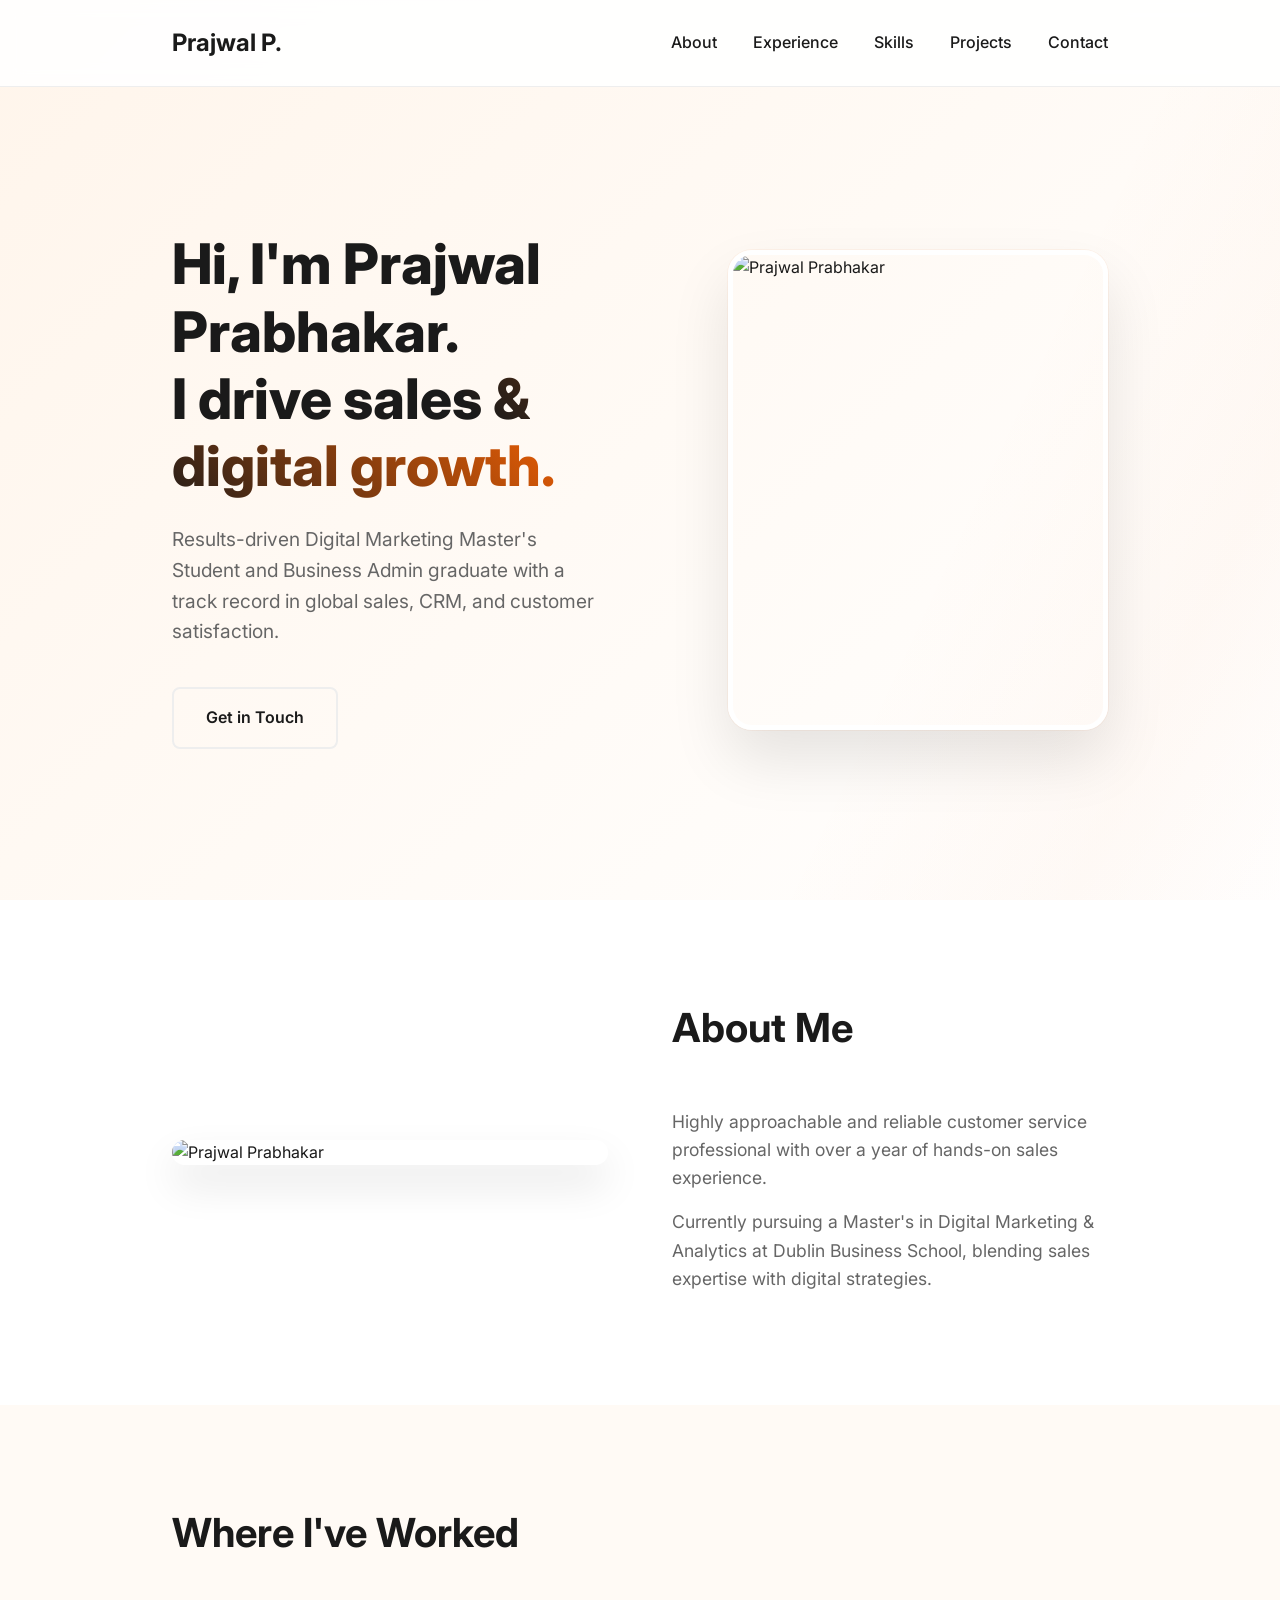
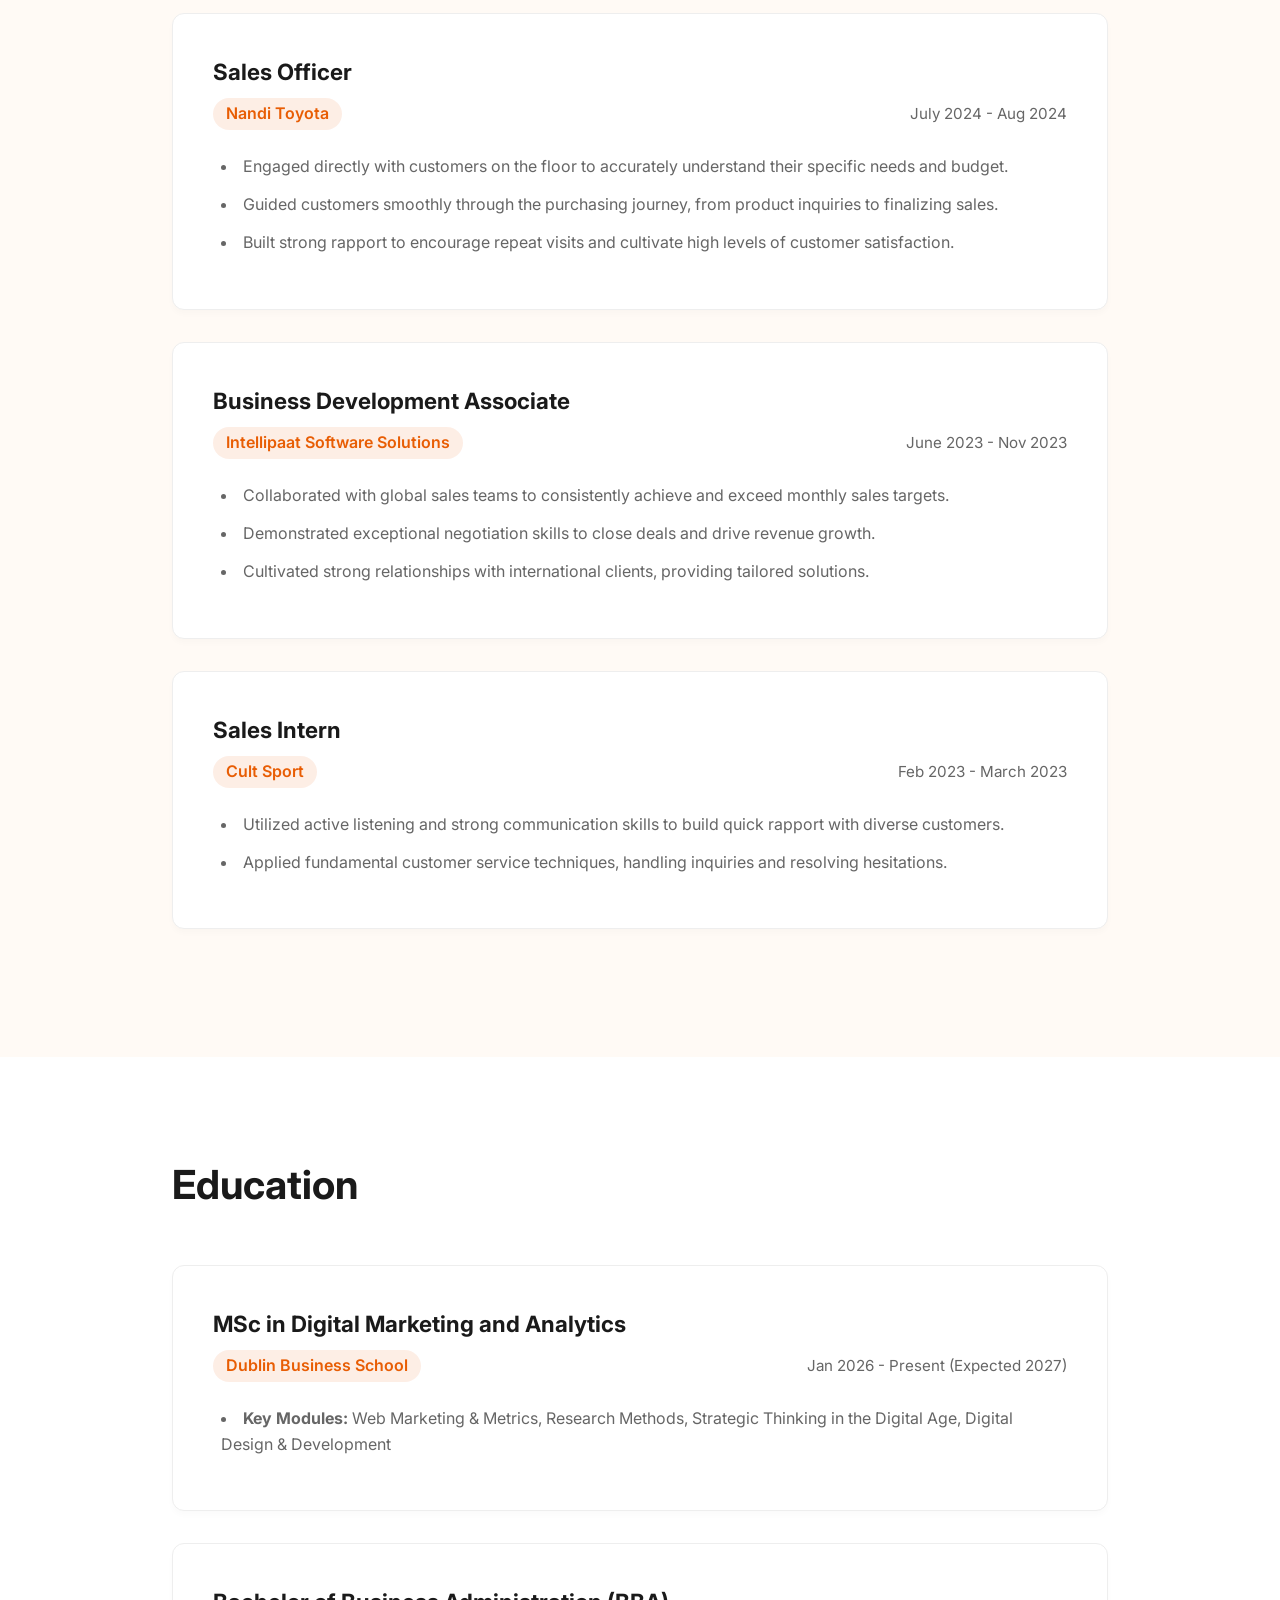
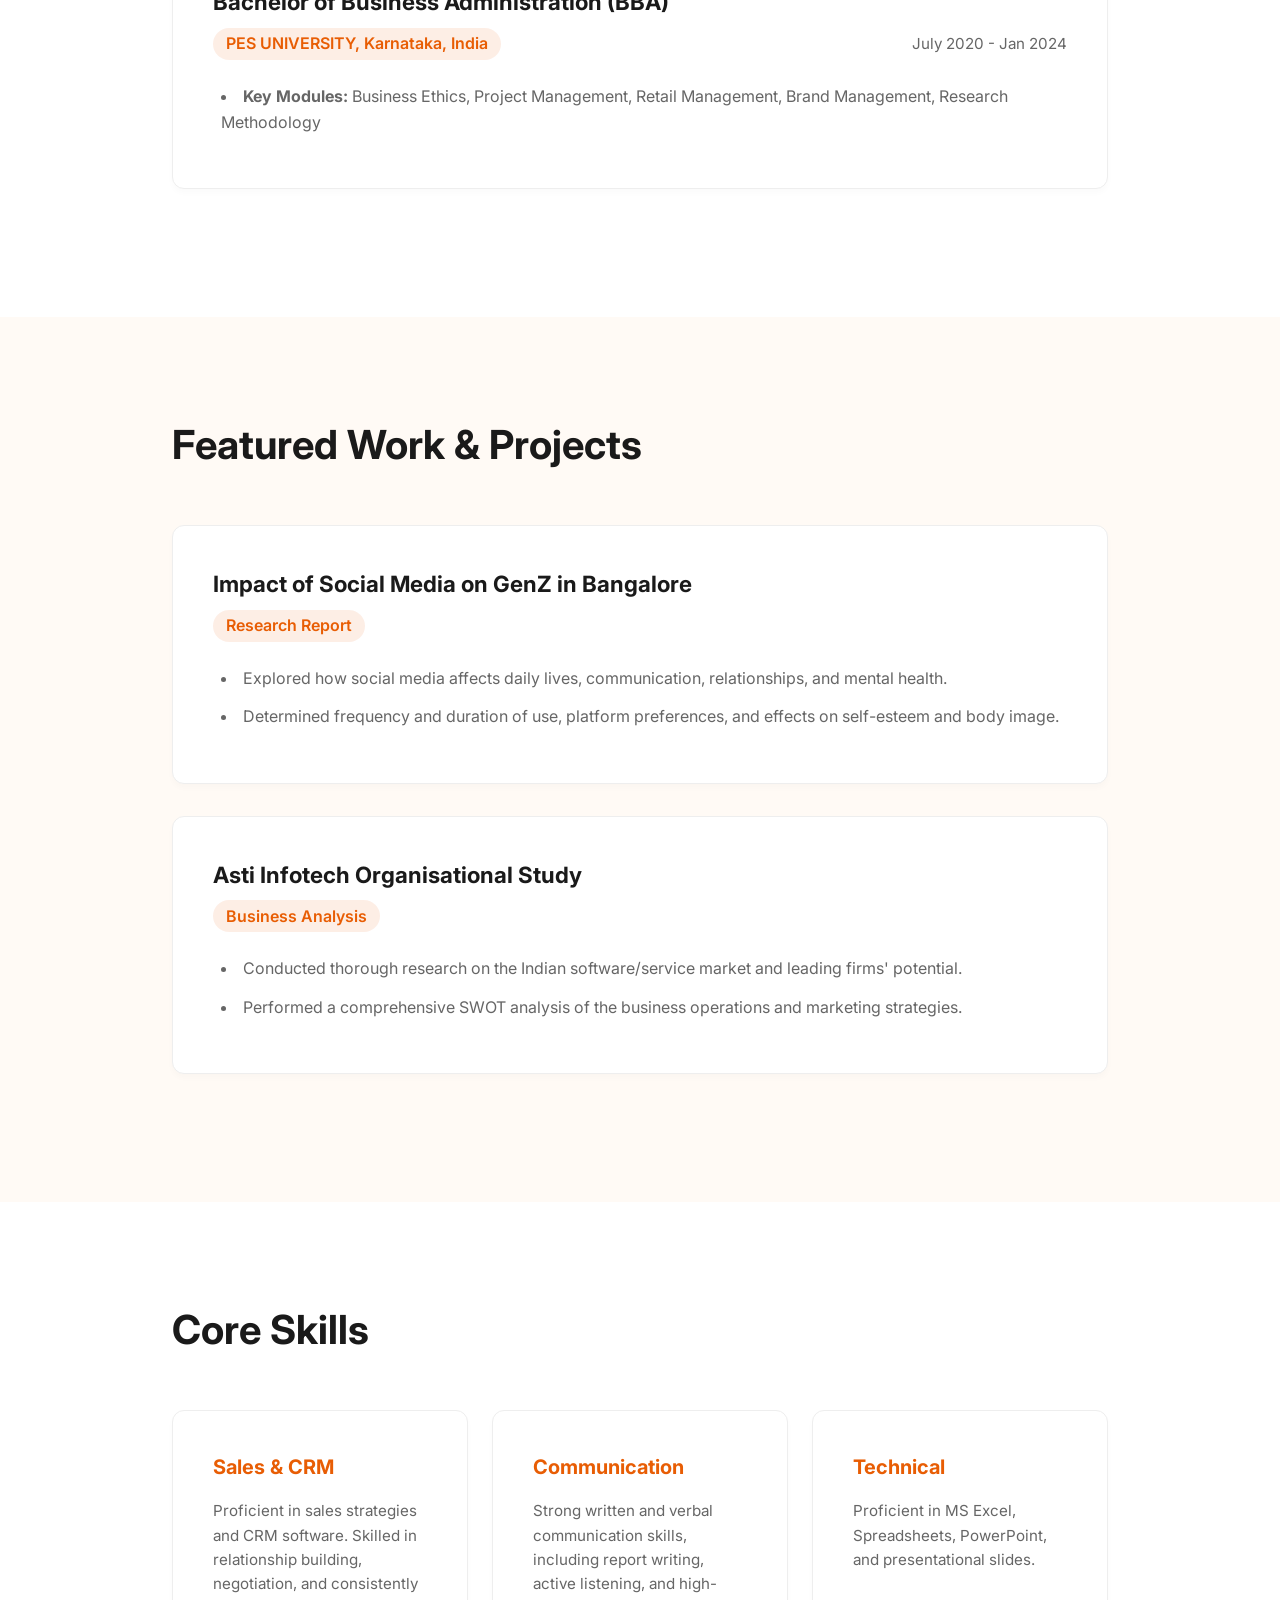
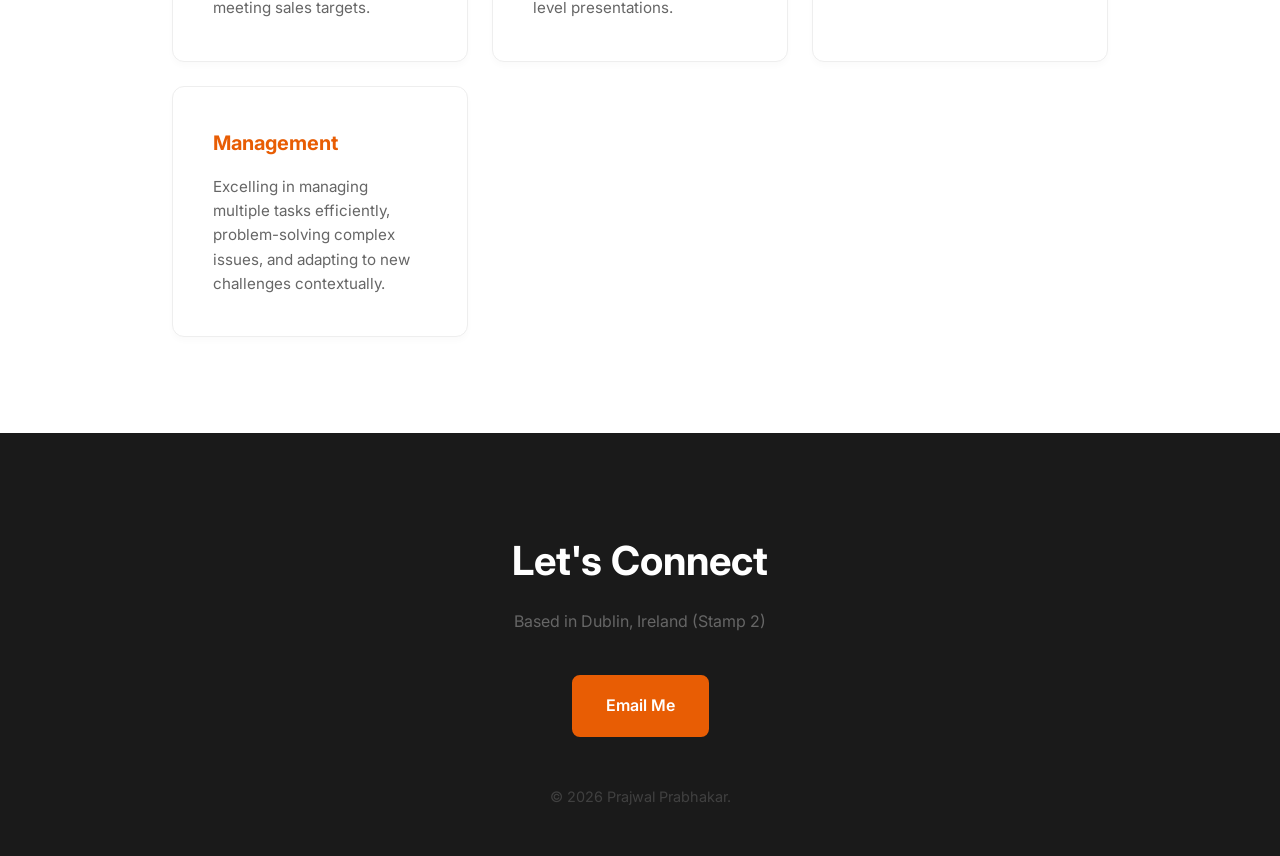
==== index.html @ a2ab3f9f "Add files via upload" ====
<!DOCTYPE html>
<html lang="en">

<head>
    <meta charset="UTF-8">
    <meta name="viewport" content="width=device-width, initial-scale=1.0">
    <title>Prajwal Prabhakar | Digital Marketing & Sales</title>
    <link rel="stylesheet" href="styles.css">
    <link rel="preconnect" href="https://fonts.googleapis.com">
    <link rel="preconnect" href="https://fonts.gstatic.com" crossorigin>
    <link href="https://fonts.googleapis.com/css2?family=Inter:wght@400;500;600;700;800&display=swap" rel="stylesheet">
</head>

<body>
    <nav class="navbar">
        <div class="nav-container">
            <a href="#" class="logo">Prajwal P.</a>
            <div class="nav-links">
                <a href="#about">About</a>
                <a href="#experience">Experience</a>
                <a href="#skills">Skills</a>
                <a href="#projects">Projects</a>
                <a href="#contact">Contact</a>
            </div>
        </div>
    </nav>

    <header class="hero">
        <div class="container hero-container">
            <div class="hero-content">
                <h1>Hi, I'm Prajwal Prabhakar.<br><span class="highlight">I drive sales & digital growth.</span></h1>
                <p>Results-driven Digital Marketing Master's Student and Business Admin graduate with a track record in global sales, CRM, and customer satisfaction.</p>
                <div class="hero-buttons">
                    <a href="#contact" class="btn secondary">Get in Touch</a>
                </div>
            </div>
            <div class="hero-image">
                <img src="assets/profile_hero.jpg" alt="Prajwal Prabhakar">
            </div>
        </div>
    </header>

    <section id="about" class="section">
        <div class="container about-container">
            <div class="about-image">
                <img src="assets/profile_about.jpg" alt="Prajwal Prabhakar">
            </div>
            <div class="about-text">
                <h2>About Me</h2>
                <p>Highly approachable and reliable customer service professional with over a year of hands-on sales experience.</p>
                <p>Currently pursuing a Master's in Digital Marketing & Analytics at Dublin Business School, blending sales expertise with digital strategies.</p>
            </div>
        </div>
    </section>

    <section id="experience" class="section bg-light">
        <div class="container">
            <h2>Where I've Worked</h2>
            <div class="timeline">
                <div class="experience-card">
                    <div class="experience-header">
                        <h3>Sales Officer</h3>
                        <span class="company">Nandi Toyota</span>
                        <span class="duration">July 2024 - Aug 2024</span>
                    </div>
                    <ul class="experience-details">
                        <li>Engaged directly with customers on the floor to accurately understand their specific needs and budget.</li>
                        <li>Guided customers smoothly through the purchasing journey, from product inquiries to finalizing sales.</li>
                        <li>Built strong rapport to encourage repeat visits and cultivate high levels of customer satisfaction.</li>
                    </ul>
                </div>

                <div class="experience-card">
                    <div class="experience-header">
                        <h3>Business Development Associate</h3>
                        <span class="company">Intellipaat Software Solutions</span>
                        <span class="duration">June 2023 - Nov 2023</span>
                    </div>
                    <ul class="experience-details">
                        <li>Collaborated with global sales teams to consistently achieve and exceed monthly sales targets.</li>
                        <li>Demonstrated exceptional negotiation skills to close deals and drive revenue growth.</li>
                        <li>Cultivated strong relationships with international clients, providing tailored solutions.</li>
                    </ul>
                </div>

                <div class="experience-card">
                    <div class="experience-header">
                        <h3>Sales Intern</h3>
                        <span class="company">Cult Sport</span>
                        <span class="duration">Feb 2023 - March 2023</span>
                    </div>
                    <ul class="experience-details">
                        <li>Utilized active listening and strong communication skills to build quick rapport with diverse customers.</li>
                        <li>Applied fundamental customer service techniques, handling inquiries and resolving hesitations.</li>
                    </ul>
                </div>
            </div>
        </div>
    </section>

    <!-- Education Section -->
    <section id="education" class="section">
        <div class="container">
            <h2>Education</h2>
            <div class="timeline">
                <div class="experience-card">
                    <div class="experience-header">
                        <h3>MSc in Digital Marketing and Analytics</h3>
                        <span class="company">Dublin Business School</span>
                        <span class="duration">Jan 2026 - Present (Expected 2027)</span>
                    </div>
                    <ul class="experience-details">
                        <li><strong>Key Modules:</strong> Web Marketing & Metrics, Research Methods, Strategic Thinking in the Digital Age, Digital Design & Development</li>
                    </ul>
                </div>

                <div class="experience-card">
                    <div class="experience-header">
                        <h3>Bachelor of Business Administration (BBA)</h3>
                        <span class="company">PES UNIVERSITY, Karnataka, India</span>
                        <span class="duration">July 2020 - Jan 2024</span>
                    </div>
                    <ul class="experience-details">
                        <li><strong>Key Modules:</strong> Business Ethics, Project Management, Retail Management, Brand Management, Research Methodology</li>
                    </ul>
                </div>
            </div>
        </div>
    </section>

    <!-- Projects Section -->
    <section id="projects" class="section bg-light">
        <div class="container">
            <h2>Featured Work & Projects</h2>
            <div class="timeline">
                <div class="experience-card">
                    <div class="experience-header">
                        <h3>Impact of Social Media on GenZ in Bangalore</h3>
                        <span class="company">Research Report</span>
                    </div>
                    <ul class="experience-details">
                        <li>Explored how social media affects daily lives, communication, relationships, and mental health.</li>
                        <li>Determined frequency and duration of use, platform preferences, and effects on self-esteem and body image.</li>
                    </ul>
                </div>

                <div class="experience-card">
                    <div class="experience-header">
                        <h3>Asti Infotech Organisational Study</h3>
                        <span class="company">Business Analysis</span>
                    </div>
                    <ul class="experience-details">
                        <li>Conducted thorough research on the Indian software/service market and leading firms' potential.</li>
                        <li>Performed a comprehensive SWOT analysis of the business operations and marketing strategies.</li>
                    </ul>
                </div>
            </div>
        </div>
    </section>

    <!-- Skills Section -->
    <section id="skills" class="section">
        <div class="container">
            <h2>Core Skills</h2>
            <div class="skills-grid">
                <div class="skill-card">
                    <h3>Sales & CRM</h3>
                    <p>Proficient in sales strategies and CRM software. Skilled in relationship building, negotiation, and consistently meeting sales targets.</p>
                </div>
                <div class="skill-card">
                    <h3>Communication</h3>
                    <p>Strong written and verbal communication skills, including report writing, active listening, and high-level presentations.</p>
                </div>
                <div class="skill-card">
                    <h3>Technical</h3>
                    <p>Proficient in MS Excel, Spreadsheets, PowerPoint, and presentational slides.</p>
                </div>
                <div class="skill-card">
                    <h3>Management</h3>
                    <p>Excelling in managing multiple tasks efficiently, problem-solving complex issues, and adapting to new challenges contextually.</p>
                </div>
            </div>
        </div>
    </section>

    <footer id="contact" class="footer">
        <div class="container">
            <h2>Let's Connect</h2>
            <p class="subtitle">Based in Dublin, Ireland (Stamp 2)</p>
            <div class="social-links">
                <a href="mailto:prajwalprabhakar046@gmail.com" class="btn primary">Email Me</a>
            </div>
            <p class="copyright">© 2026 Prajwal Prabhakar.</p>
        </div>
    </footer>
</body>

</html>
---- styles.css ----
:root {
    --primary: #e85d04;
    --primary-light: #f48c06;
    --dark: #1a1a1a;
    --light: #fffaf5;
    --white: #ffffff;
    --gray: #666666;
    --border: #eeeeee;
}

* {
    margin: 0;
    padding: 0;
    box-sizing: border-box;
    font-family: 'Inter', sans-serif;
}

html {
    scroll-behavior: smooth;
}

body {
    background-color: var(--white);
    color: var(--dark);
    line-height: 1.6;
}

.container {
    max-width: 1000px;
    margin: 0 auto;
    padding: 0 2rem;
}

/* Navbar */
.navbar {
    position: fixed;
    top: 0;
    width: 100%;
    background: rgba(255, 255, 255, 0.9);
    backdrop-filter: blur(10px);
    z-index: 100;
    border-bottom: 1px solid var(--border);
}

.nav-container {
    max-width: 1000px;
    margin: 0 auto;
    padding: 1.5rem 2rem;
    display: flex;
    justify-content: space-between;
    align-items: center;
}

.logo {
    font-weight: 700;
    font-size: 1.5rem;
    color: var(--dark);
    text-decoration: none;
}

.nav-links a {
    margin-left: 2rem;
    text-decoration: none;
    color: var(--dark);
    font-weight: 500;
    transition: color 0.3s;
}

.nav-links a:hover {
    color: var(--primary);
}

/* Hero Section */
.hero {
    min-height: 100vh;
    display: flex;
    align-items: center;
    background: linear-gradient(135deg, #fff5eb 0%, #fff 100%);
    padding-top: 80px;
    position: relative;
    overflow: hidden;
}

.hero::before {
    content: '';
    position: absolute;
    top: 0;
    left: 0;
    width: 200%;
    height: 100%;
    background: linear-gradient(115deg, transparent 40%, rgba(232, 93, 4, 0.03) 50%, transparent 60%);
    animation: magic-shimmer 8s linear infinite;
    pointer-events: none;
}

@keyframes magic-shimmer {
    0% { transform: translateX(-100%); }
    100% { transform: translateX(50%); }
}

.hero-container {
    display: flex;
    align-items: center;
    justify-content: space-between;
    gap: 4rem;
    width: 100%;
    position: relative;
    z-index: 1;
}

.hero-content {
    flex: 1;
    padding: 0;
}

.hero h1 {
    font-size: 3.5rem;
    font-weight: 800;
    line-height: 1.2;
    margin-bottom: 1.5rem;
    color: var(--dark);
}

.hero h1 .highlight {
    background: linear-gradient(45deg, var(--dark) 40%, var(--primary));
    -webkit-background-clip: text;
    background-clip: text;
    -webkit-text-fill-color: transparent;
}

.hero p {
    font-size: 1.2rem;
    color: var(--gray);
    margin-bottom: 2.5rem;
    max-width: 600px;
}

.hero-image {
    flex: 1;
    display: flex;
    justify-content: flex-end;
}

.hero-image img {
    width: 100%;
    max-width: 380px;
    height: auto;
    aspect-ratio: 380/480;
    border-radius: 24px;
    object-fit: cover;
    object-position: top;
    border: 5px solid var(--white);
    box-shadow: 0 30px 60px rgba(0, 0, 0, 0.1), 0 0 0 1px rgba(232, 93, 4, 0.05);
    transition: all 0.4s ease;
}

.hero-image img:hover {
    transform: translateY(-10px);
    box-shadow: 0 40px 80px rgba(232, 93, 4, 0.15), 0 0 0 2px rgba(232, 93, 4, 0.1);
}

/* About Section */
.about-container {
    display: flex;
    align-items: center;
    justify-content: space-between;
    gap: 4rem;
}

.about-image {
    flex: 1;
}

.about-image img {
    width: 100%;
    max-width: 450px;
    height: auto;
    border-radius: 20px;
    box-shadow: 0 20px 40px rgba(0,0,0,0.1);
    display: block;
    margin: 0 auto;
}

.about-text {
    flex: 1;
}

.about-text h2 {
    font-size: 2.5rem;
    margin-bottom: 1.5rem;
    color: var(--dark);
}

.about-text p {
    color: var(--gray);
    margin-bottom: 1rem;
    font-size: 1.1rem;
}

/* Buttons */
.btn {
    display: inline-block;
    padding: 1rem 2rem;
    border-radius: 8px;
    font-weight: 600;
    text-decoration: none;
    transition: all 0.3s;
}

.btn.primary {
    background: var(--primary);
    color: var(--white);
    border: 2px solid var(--primary);
}

.btn.primary:hover {
    background: var(--primary-light);
    border-color: var(--primary-light);
    transform: translateY(-2px);
    box-shadow: 0 4px 12px rgba(232, 93, 4, 0.2);
}

.btn.secondary {
    border: 2px solid var(--border);
    color: var(--dark);
}

.btn.secondary:hover {
    border-color: var(--dark);
    background: var(--light);
}

/* Sections */
.section {
    padding: 6rem 0;
}

.bg-light {
    background: var(--light);
}

.section h2 {
    font-size: 2.5rem;
    margin-bottom: 3rem;
    color: var(--dark);
}

/* Experience Cards */
.experience-card {
    background: var(--white);
    padding: 2.5rem;
    border-radius: 12px;
    margin-bottom: 2rem;
    box-shadow: 0 4px 6px rgba(0, 0, 0, 0.02);
    border: 1px solid var(--border);
    transition: transform 0.3s, box-shadow 0.3s;
}

.experience-card:hover {
    transform: translateY(-3px);
    box-shadow: 0 8px 15px rgba(0, 0, 0, 0.05);
}

.experience-header {
    display: flex;
    justify-content: space-between;
    align-items: baseline;
    margin-bottom: 1.5rem;
    flex-wrap: wrap;
    gap: 0.5rem 1rem;
}

.experience-header h3 {
    font-size: 1.4rem;
    color: var(--dark);
    width: 100%;
}

.company {
    color: var(--primary);
    font-weight: 600;
    display: inline-block;
    padding: 0.2rem 0.8rem;
    background: rgba(232, 93, 4, 0.1);
    border-radius: 20px;
}

.duration {
    color: var(--gray);
    font-size: 0.95rem;
    margin-left: auto;
}

.experience-details {
    list-style-position: inside;
    color: var(--gray);
    margin-left: 0.5rem;
}

.experience-details li {
    margin-bottom: 0.8rem;
}

/* Skills Grid */
.skills-grid {
    display: grid;
    grid-template-columns: repeat(auto-fit, minmax(280px, 1fr));
    gap: 1.5rem;
}

.skill-card {
    background: var(--white);
    padding: 2.5rem;
    border-radius: 12px;
    box-shadow: 0 4px 6px rgba(0, 0, 0, 0.02);
    border: 1px solid var(--border);
    transition: transform 0.3s, box-shadow 0.3s;
}

.skill-card:hover {
    transform: translateY(-3px);
    box-shadow: 0 8px 15px rgba(0, 0, 0, 0.05);
}

.skill-card h3 {
    color: var(--primary);
    margin-bottom: 1rem;
    font-size: 1.25rem;
}

.skill-card p {
    color: var(--gray);
    font-size: 0.95rem;
}

/* Footer & Contact */
.footer {
    padding: 6rem 0 3rem;
    text-align: center;
    background: var(--dark);
    color: var(--white);
}

.footer h2 {
    font-size: 2.5rem;
    margin-bottom: 1rem;
}

.footer .subtitle {
    margin-bottom: 2.5rem;
    color: var(--gray);
}

.social-links {
    margin-bottom: 3rem;
}

.social-links a {
    margin: 0 0.5rem;
}

.copyright {
    color: var(--gray);
    font-size: 0.9rem;
    opacity: 0.5;
}

/* Media Queries for Mobile Responsiveness */
@media (max-width: 768px) {
    .nav-links {
        display: none;
    }

    .hero-container {
        flex-direction: column;
        text-align: center;
        gap: 2rem;
    }

    .hero h1 {
        font-size: 2.5rem;
    }

    .hero p {
        margin: 0 auto 2rem;
    }

    .hero-image {
        justify-content: center;
        width: 100%;
    }

    .about-container {
        flex-direction: column-reverse;
        text-align: center;
    }
    
    .about-image img {
        max-width: 100%;
    }

    .experience-header h3 {
        flex-basis: auto;
    }
    
    .experience-header {
        flex-direction: column;
        align-items: flex-start;
        gap: 0.5rem;
    }
    .duration {
        margin-left: 0;
    }

    .section h2 {
        text-align: center;
    }
}
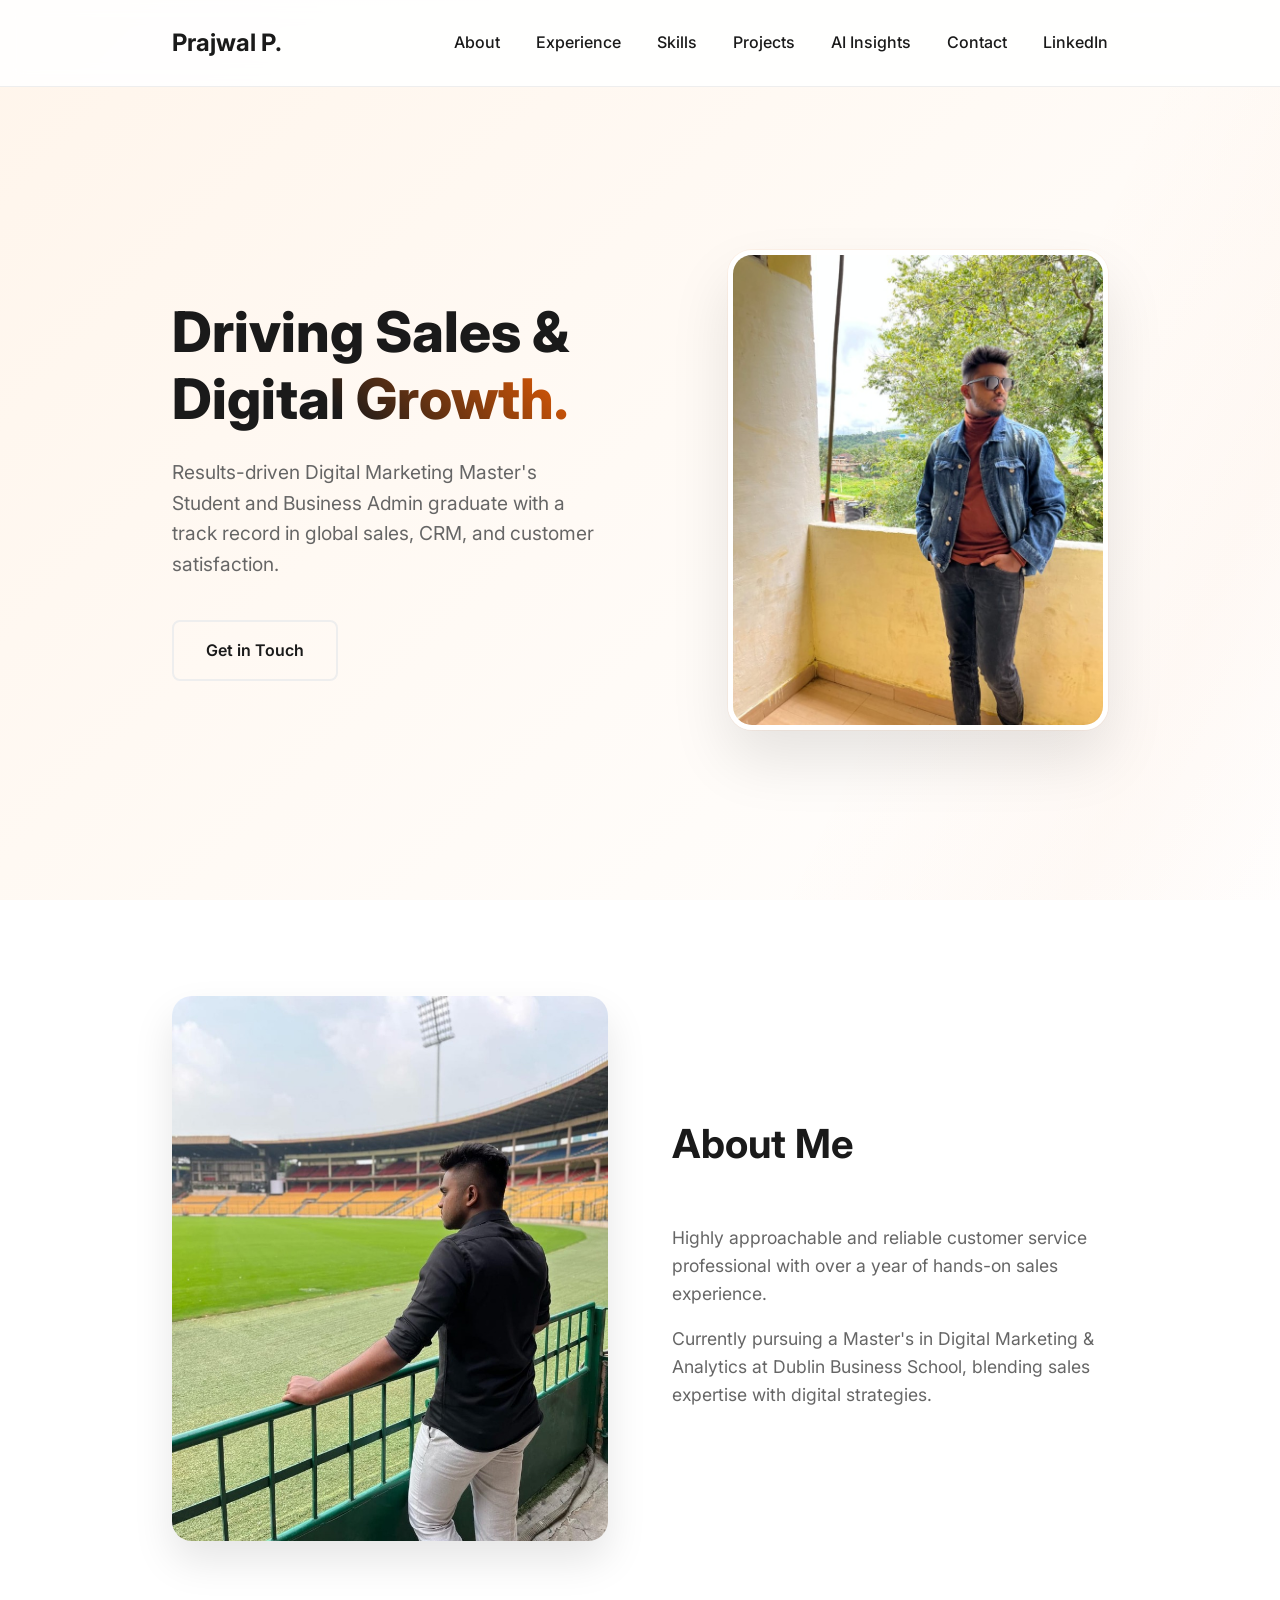
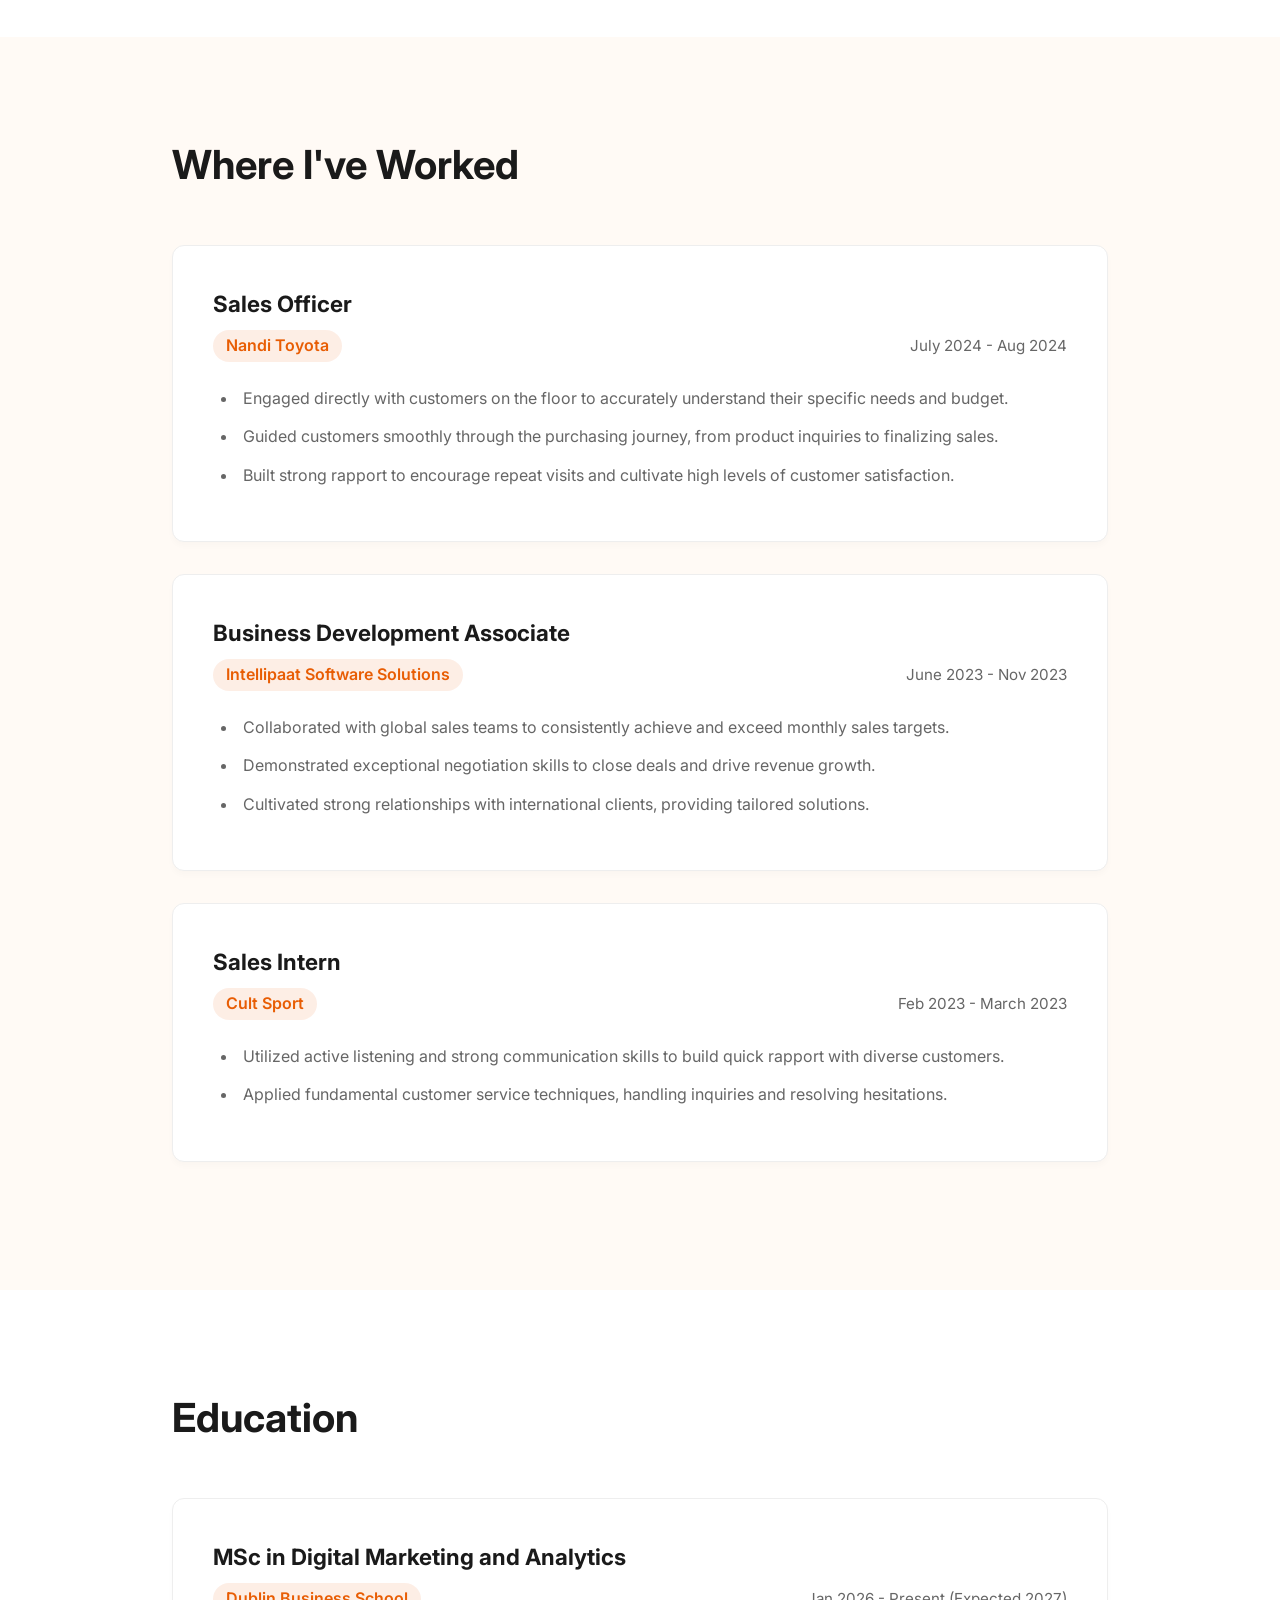
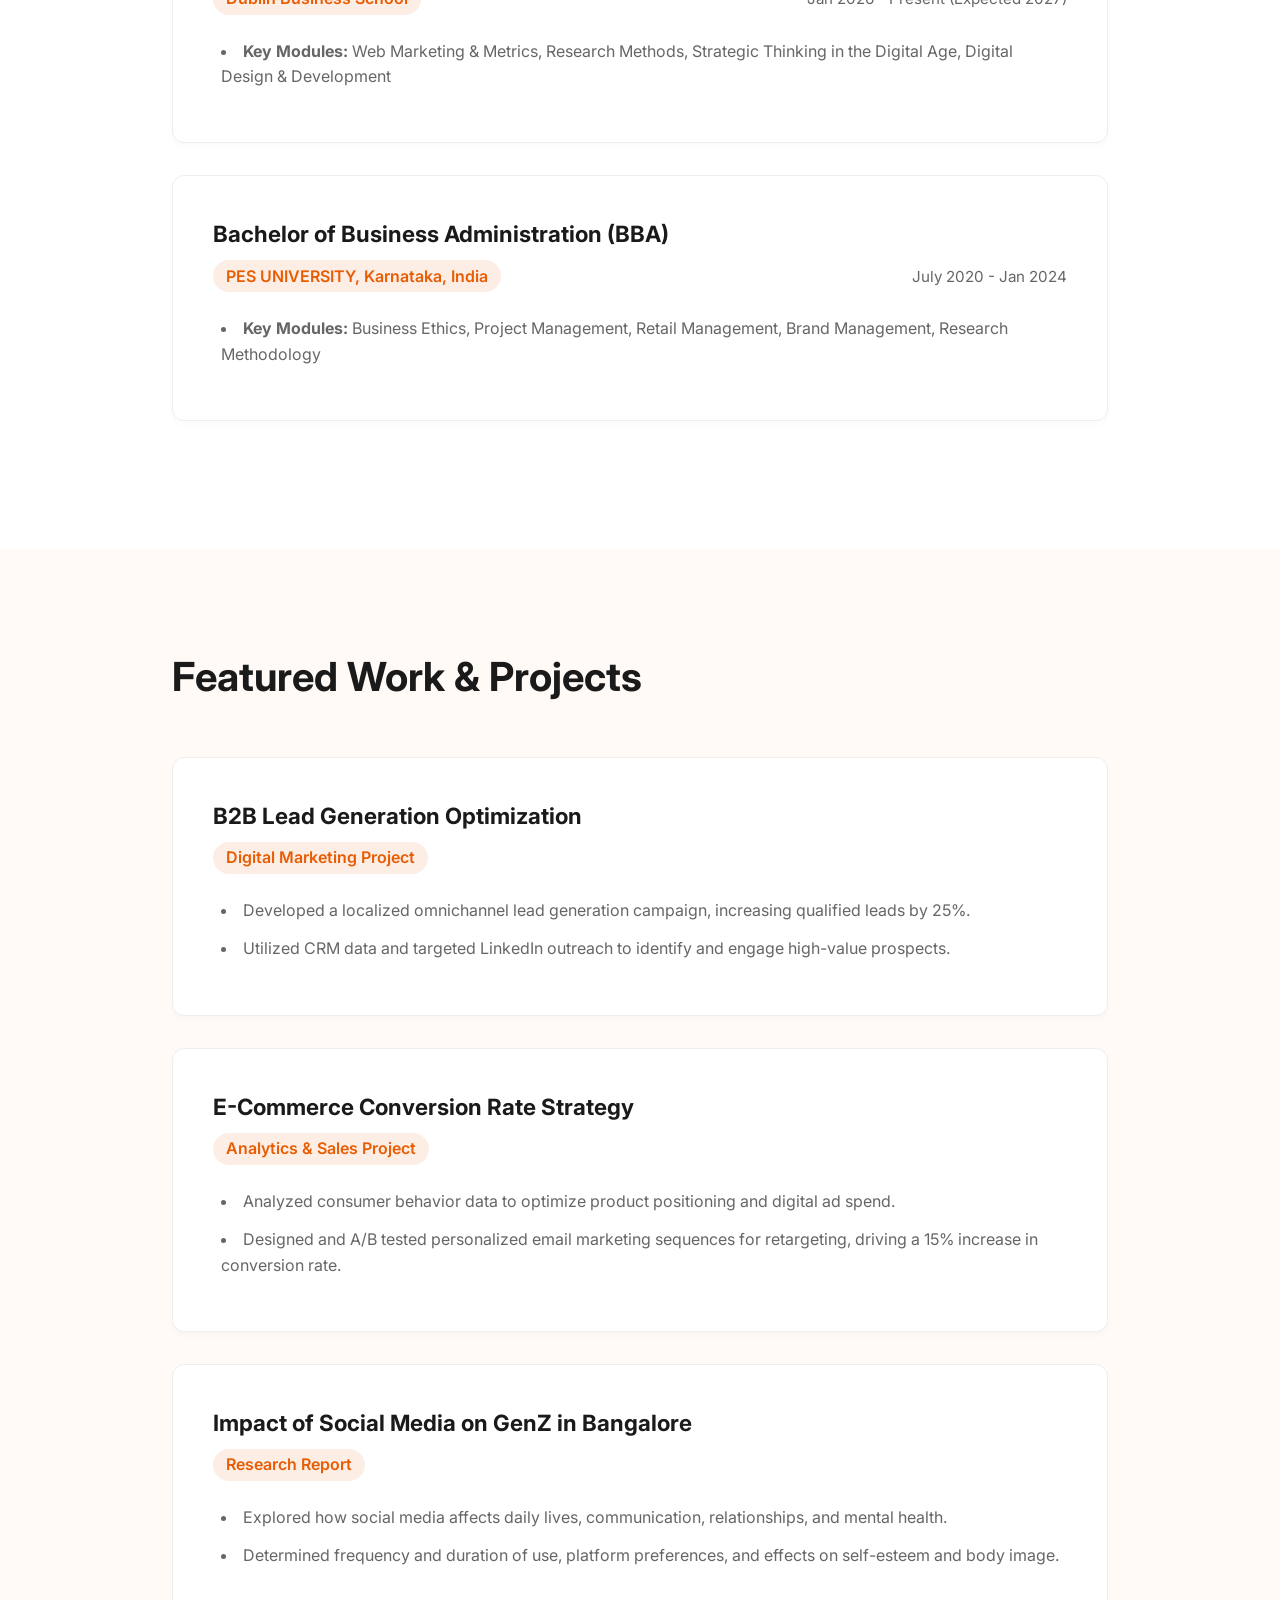
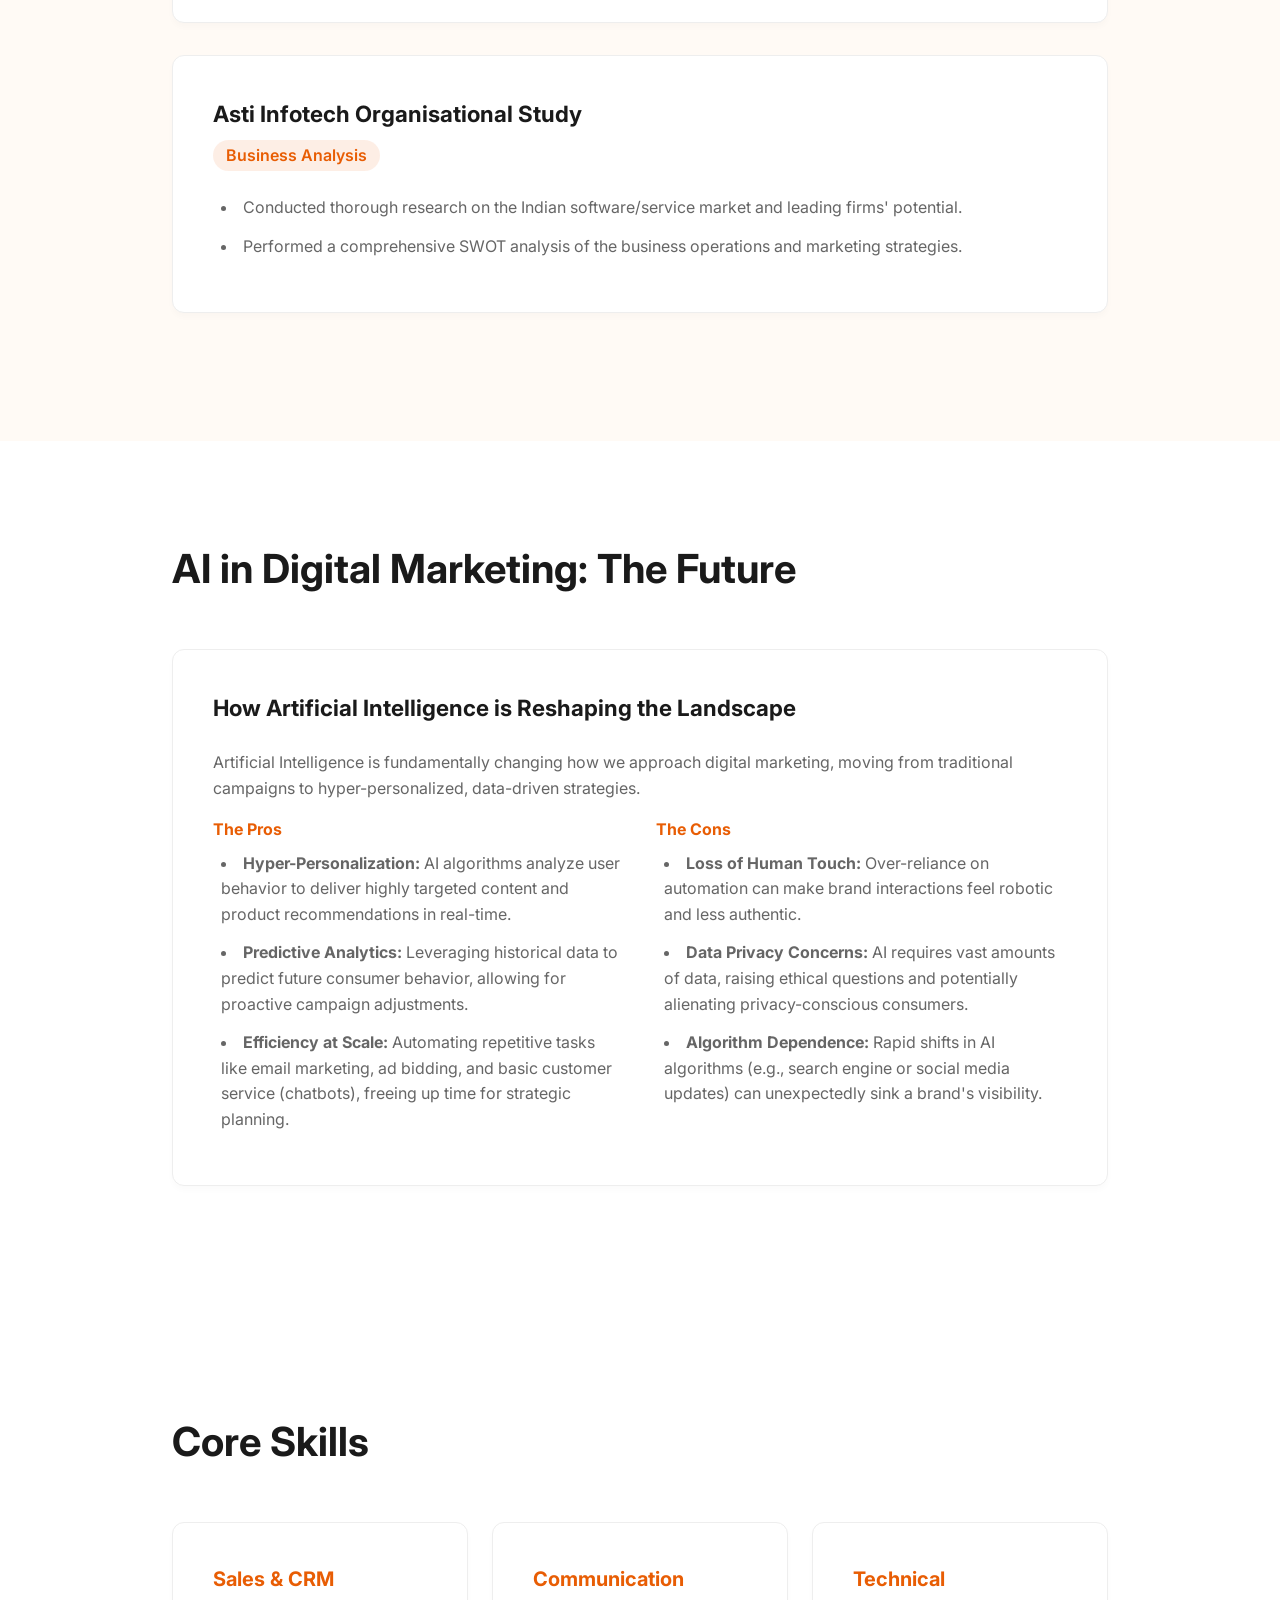
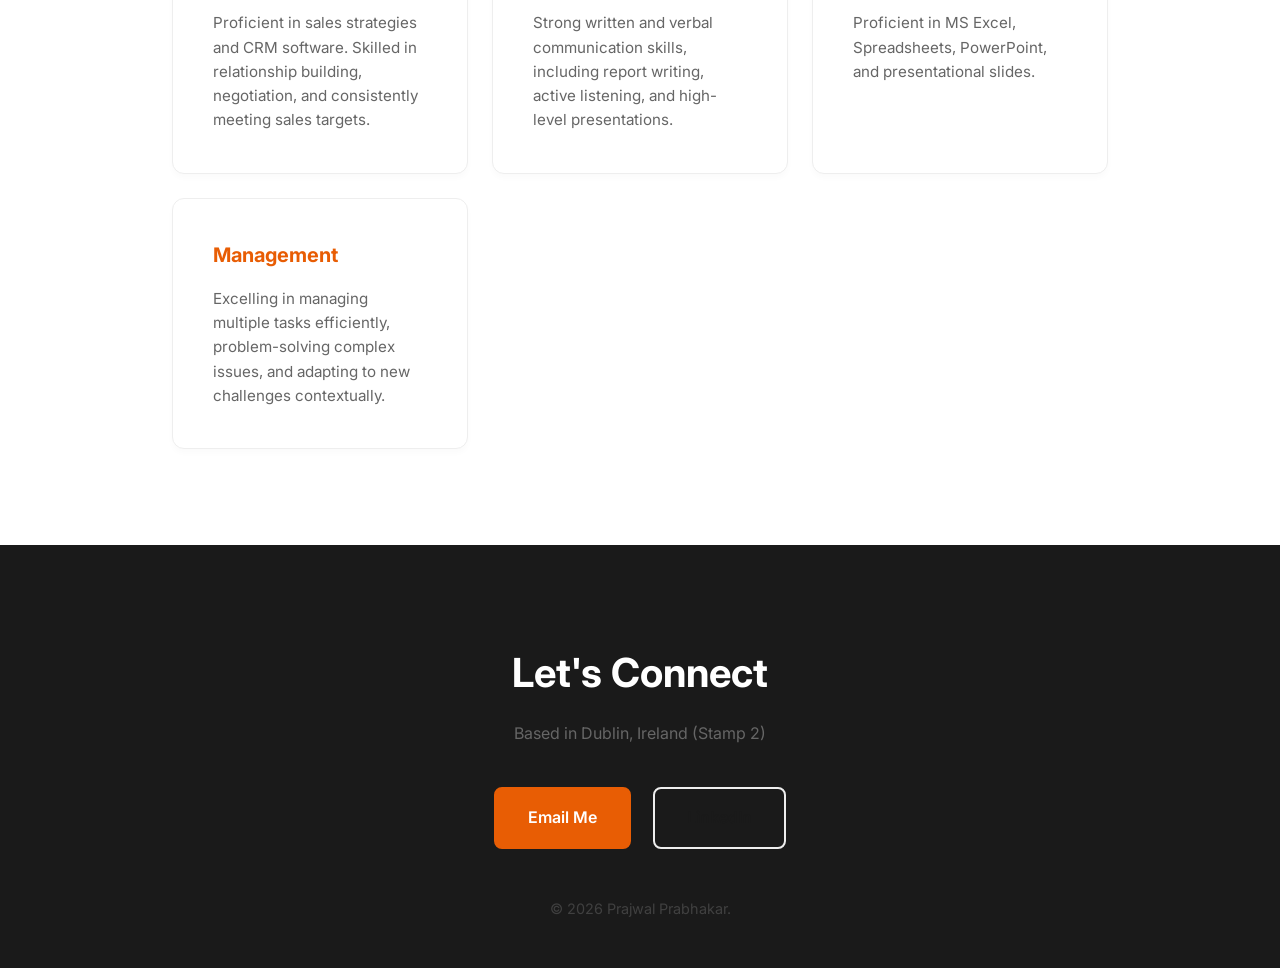
==== commit 1aa243a0: "Update portfolio: sections, favicon, linkedin, projects, and AI insights" ====
--- a/index.html
+++ b/index.html
@@ -6,6 +6,7 @@
     <meta name="viewport" content="width=device-width, initial-scale=1.0">
     <title>Prajwal Prabhakar | Digital Marketing & Sales</title>
     <link rel="stylesheet" href="styles.css">
+    <link rel="icon" href="https://fav.farm/💼" />
     <link rel="preconnect" href="https://fonts.googleapis.com">
     <link rel="preconnect" href="https://fonts.gstatic.com" crossorigin>
     <link href="https://fonts.googleapis.com/css2?family=Inter:wght@400;500;600;700;800&display=swap" rel="stylesheet">
@@ -20,7 +21,9 @@
                 <a href="#experience">Experience</a>
                 <a href="#skills">Skills</a>
                 <a href="#projects">Projects</a>
+                <a href="#ai-insights">AI Insights</a>
                 <a href="#contact">Contact</a>
+                <a href="https://www.linkedin.com/in/prajwal-prabhakar-72bb99221/" target="_blank">LinkedIn</a>
             </div>
         </div>
     </nav>
@@ -28,7 +31,7 @@
     <header class="hero">
         <div class="container hero-container">
             <div class="hero-content">
-                <h1>Hi, I'm Prajwal Prabhakar.<br><span class="highlight">I drive sales & digital growth.</span></h1>
+                <h1>Driving Sales &<br><span class="highlight">Digital Growth.</span></h1>
                 <p>Results-driven Digital Marketing Master's Student and Business Admin graduate with a track record in global sales, CRM, and customer satisfaction.</p>
                 <div class="hero-buttons">
                     <a href="#contact" class="btn secondary">Get in Touch</a>
@@ -135,6 +138,27 @@
             <div class="timeline">
                 <div class="experience-card">
                     <div class="experience-header">
+                        <h3>B2B Lead Generation Optimization</h3>
+                        <span class="company">Digital Marketing Project</span>
+                    </div>
+                    <ul class="experience-details">
+                        <li>Developed a localized omnichannel lead generation campaign, increasing qualified leads by 25%.</li>
+                        <li>Utilized CRM data and targeted LinkedIn outreach to identify and engage high-value prospects.</li>
+                    </ul>
+                </div>
+
+                <div class="experience-card">
+                    <div class="experience-header">
+                        <h3>E-Commerce Conversion Rate Strategy</h3>
+                        <span class="company">Analytics & Sales Project</span>
+                    </div>
+                    <ul class="experience-details">
+                        <li>Analyzed consumer behavior data to optimize product positioning and digital ad spend.</li>
+                        <li>Designed and A/B tested personalized email marketing sequences for retargeting, driving a 15% increase in conversion rate.</li>
+                    </ul>
+                </div>
+                <div class="experience-card">
+                    <div class="experience-header">
                         <h3>Impact of Social Media on GenZ in Bangalore</h3>
                         <span class="company">Research Report</span>
                     </div>
@@ -153,6 +177,37 @@
                         <li>Conducted thorough research on the Indian software/service market and leading firms' potential.</li>
                         <li>Performed a comprehensive SWOT analysis of the business operations and marketing strategies.</li>
                     </ul>
+                </div>
+            </div>
+        </div>
+    </section>
+
+    <!-- AI in Digital Marketing Section -->
+    <section id="ai-insights" class="section">
+        <div class="container">
+            <h2>AI in Digital Marketing: The Future</h2>
+            <div class="experience-card">
+                <div class="experience-header">
+                    <h3>How Artificial Intelligence is Reshaping the Landscape</h3>
+                </div>
+                <p style="color: var(--gray); margin-bottom: 1rem;">Artificial Intelligence is fundamentally changing how we approach digital marketing, moving from traditional campaigns to hyper-personalized, data-driven strategies.</p>
+                <div style="display: flex; gap: 2rem; flex-wrap: wrap;">
+                    <div style="flex: 1; min-width: 250px;">
+                        <h4 style="color: var(--primary); margin-bottom: 0.5rem;">The Pros</h4>
+                        <ul class="experience-details">
+                            <li><strong>Hyper-Personalization:</strong> AI algorithms analyze user behavior to deliver highly targeted content and product recommendations in real-time.</li>
+                            <li><strong>Predictive Analytics:</strong> Leveraging historical data to predict future consumer behavior, allowing for proactive campaign adjustments.</li>
+                            <li><strong>Efficiency at Scale:</strong> Automating repetitive tasks like email marketing, ad bidding, and basic customer service (chatbots), freeing up time for strategic planning.</li>
+                        </ul>
+                    </div>
+                    <div style="flex: 1; min-width: 250px;">
+                        <h4 style="color: var(--primary); margin-bottom: 0.5rem;">The Cons</h4>
+                        <ul class="experience-details">
+                            <li><strong>Loss of Human Touch:</strong> Over-reliance on automation can make brand interactions feel robotic and less authentic.</li>
+                            <li><strong>Data Privacy Concerns:</strong> AI requires vast amounts of data, raising ethical questions and potentially alienating privacy-conscious consumers.</li>
+                            <li><strong>Algorithm Dependence:</strong> Rapid shifts in AI algorithms (e.g., search engine or social media updates) can unexpectedly sink a brand's visibility.</li>
+                        </ul>
+                    </div>
                 </div>
             </div>
         </div>
@@ -189,6 +244,7 @@
             <p class="subtitle">Based in Dublin, Ireland (Stamp 2)</p>
             <div class="social-links">
                 <a href="mailto:prajwalprabhakar046@gmail.com" class="btn primary">Email Me</a>
+                <a href="https://www.linkedin.com/in/prajwal-prabhakar-72bb99221/" class="btn secondary" target="_blank" style="margin-left: 10px;">LinkedIn</a>
             </div>
             <p class="copyright">© 2026 Prajwal Prabhakar.</p>
         </div>
